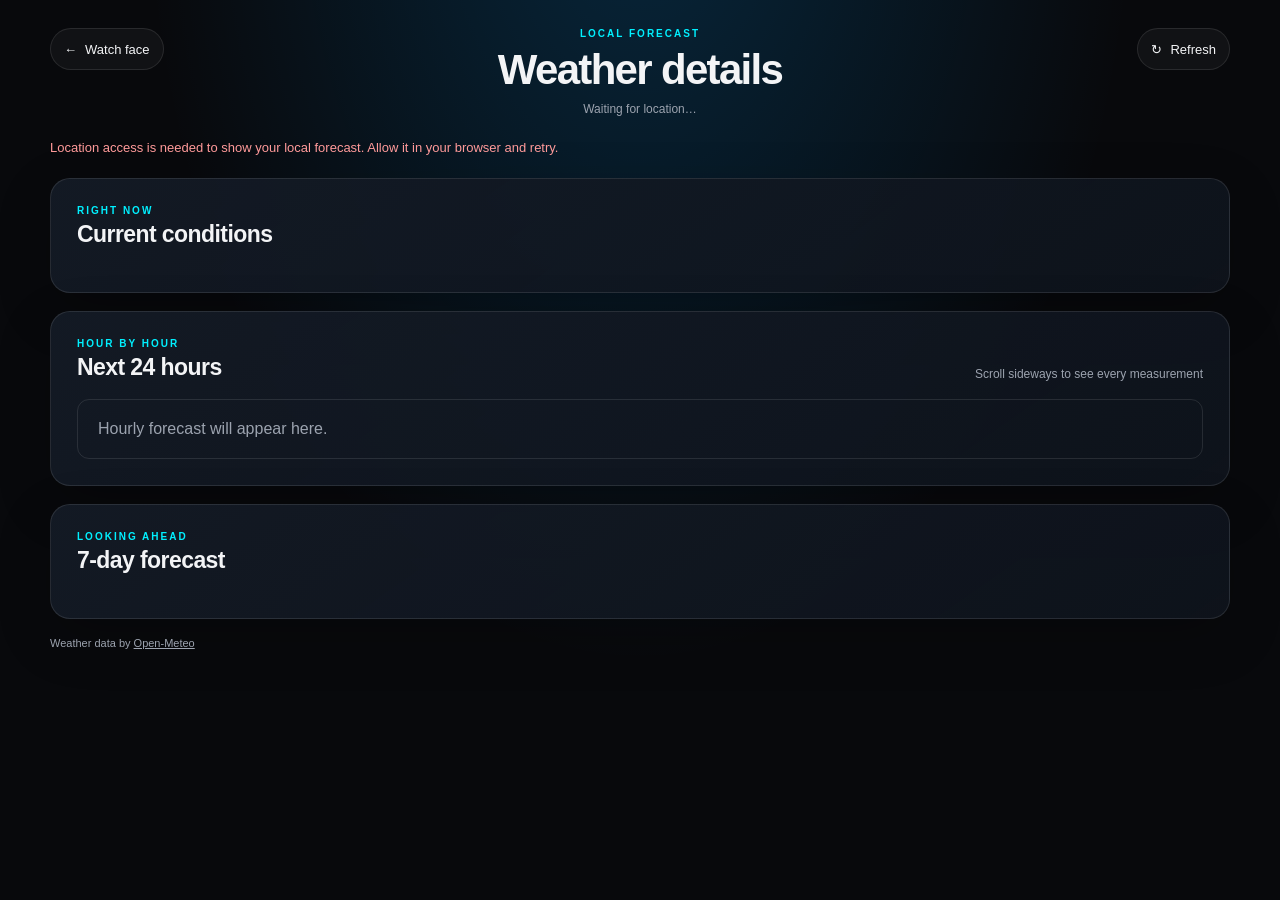
==== weather.html @ 48a1a4f7 "Standalone weather page" ====
<!DOCTYPE html>
<html lang="en">
<head>
  <meta charset="UTF-8">
  <meta name="viewport" content="width=device-width, initial-scale=1.0">
  <meta name="theme-color" content="#08090c">
  <meta name="description" content="Detailed local weather conditions and forecast.">
  <title>Local Weather — Mechanical Face</title>
  <link rel="stylesheet" href="weather.css">
  <link rel="manifest" href="manifest.json">
</head>
<body>
  <main class="weather-page">
    <header class="page-header">
      <a class="back-link" href="index.html" aria-label="Back to watch face">← <span>Watch face</span></a>
      <div class="page-heading">
        <p class="eyebrow">LOCAL FORECAST</p>
        <h1>Weather details</h1>
        <p class="location-line" id="locationLine">Waiting for location…</p>
      </div>
      <button class="refresh-button" id="refreshWeather" type="button">↻ <span>Refresh</span></button>
    </header>

    <p class="status-message" id="weatherStatus" role="status" aria-live="polite">Getting your location and latest forecast…</p>

    <section class="weather-section current-section" aria-labelledby="currentHeading">
      <div class="section-heading">
        <div>
          <p class="eyebrow">RIGHT NOW</p>
          <h2 id="currentHeading">Current conditions</h2>
        </div>
        <p class="updated-label" id="updatedAt"></p>
      </div>
      <div class="metric-grid" id="currentMetrics"></div>
    </section>

    <section class="weather-section" aria-labelledby="hourlyHeading">
      <div class="section-heading">
        <div>
          <p class="eyebrow">HOUR BY HOUR</p>
          <h2 id="hourlyHeading">Next 24 hours</h2>
        </div>
        <p class="section-note">Scroll sideways to see every measurement</p>
      </div>
      <div class="table-scroll" id="hourlyTableWrap">
        <p class="empty-state">Hourly forecast will appear here.</p>
      </div>
    </section>

    <section class="weather-section" aria-labelledby="dailyHeading">
      <div class="section-heading">
        <div>
          <p class="eyebrow">LOOKING AHEAD</p>
          <h2 id="dailyHeading">7-day forecast</h2>
        </div>
      </div>
      <div class="daily-grid" id="dailyForecast"></div>
    </section>

    <footer class="page-footer">
      <span>Weather data by <a href="https://open-meteo.com/" target="_blank" rel="noreferrer">Open-Meteo</a></span>
      <span id="apiMetadata"></span>
    </footer>
  </main>
  <script src="weather.js"></script>
</body>
</html>
---- weather.css ----
:root {
  color-scheme: dark;
  font-family: "Century Gothic", "AppleGothic", sans-serif;
  color: #f3f4f6;
  background: #08090c;
  font-synthesis: none;
  text-rendering: optimizeLegibility;
  --accent: #00f0ff;
  --muted: #9ca3af;
  --panel: rgba(15, 20, 29, 0.88);
  --line: rgba(255, 255, 255, 0.1);
}

* {
  box-sizing: border-box;
}

body {
  min-width: 320px;
  min-height: 100vh;
  margin: 0;
  background:
    radial-gradient(
      ellipse at 50% -18%,
      rgba(0, 159, 255, 0.2),
      transparent 55%
    ),
    #08090c;
}

button,
a {
  font: inherit;
}
a {
  color: var(--accent);
}

.weather-page {
  width: min(1180px, 100% - 40px);
  margin: 0 auto;
  padding: 28px 0 36px;
}

.page-header {
  display: grid;
  grid-template-columns: 1fr auto 1fr;
  align-items: start;
  gap: 20px;
  margin-bottom: 24px;
}

.back-link,
.refresh-button {
  display: inline-flex;
  align-items: center;
  gap: 8px;
  width: fit-content;
  min-height: 42px;
  padding: 9px 13px;
  border: 1px solid var(--line);
  border-radius: 999px;
  color: #f3f4f6;
  background: rgba(255, 255, 255, 0.04);
  text-decoration: none;
  font-size: 13px;
}

.back-link:hover,
.refresh-button:hover {
  border-color: var(--accent);
}
.refresh-button {
  justify-self: end;
  cursor: pointer;
}
.refresh-button:disabled {
  opacity: 0.55;
  cursor: wait;
}

.page-heading {
  text-align: center;
}
.eyebrow {
  margin: 0 0 7px;
  color: var(--accent);
  font-size: 10px;
  font-weight: 700;
  letter-spacing: 0.2em;
}

h1,
h2,
p {
  margin-top: 0;
}
h1 {
  margin-bottom: 8px;
  font-size: clamp(26px, 5vw, 42px);
  letter-spacing: -0.04em;
}
.location-line,
.updated-label,
.section-note {
  margin: 0;
  color: var(--muted);
  font-size: 12px;
}
.status-message {
  min-height: 20px;
  margin: 0 0 16px;
  color: var(--muted);
  font-size: 13px;
}
.status-message.error {
  color: #ff9a9a;
}

.weather-section {
  margin-top: 18px;
  padding: clamp(16px, 3vw, 26px);
  border: 1px solid var(--line);
  border-radius: 20px;
  background: linear-gradient(145deg, rgba(20, 27, 38, 0.94), var(--panel));
  box-shadow: 0 18px 55px rgba(0, 0, 0, 0.2);
}

.section-heading {
  display: flex;
  justify-content: space-between;
  align-items: end;
  gap: 16px;
  margin-bottom: 18px;
}
.section-heading .eyebrow {
  margin-bottom: 5px;
}
h2 {
  margin: 0;
  font-size: clamp(18px, 3vw, 23px);
  letter-spacing: -0.025em;
}
.section-note {
  text-align: right;
}

.metric-grid {
  display: grid;
  grid-template-columns: repeat(auto-fit, minmax(145px, 1fr));
  gap: 10px;
}
.metric-card,
.daily-card {
  min-width: 0;
  padding: 15px;
  border: 1px solid rgba(255, 255, 255, 0.075);
  border-radius: 14px;
  background: rgba(255, 255, 255, 0.035);
}
.metric-label {
  display: block;
  color: var(--muted);
  font-size: 11px;
  line-height: 1.4;
}
.metric-value {
  display: block;
  margin-top: 8px;
  font-size: clamp(18px, 3vw, 25px);
  font-weight: 600;
  font-variant-numeric: tabular-nums;
  overflow-wrap: anywhere;
}

.table-scroll {
  overflow: auto;
  border: 1px solid var(--line);
  border-radius: 12px;
}
.weather-table {
  width: 100%;
  min-width: 1500px;
  border-collapse: collapse;
  font-size: 12px;
}
.weather-table th,
.weather-table td {
  padding: 11px 12px;
  border-bottom: 1px solid rgba(255, 255, 255, 0.07);
  text-align: right;
  white-space: nowrap;
}
.weather-table th {
  position: sticky;
  top: 0;
  color: var(--muted);
  background: #111721;
  font-weight: 600;
}
.weather-table td:first-child,
.weather-table th:first-child {
  position: sticky;
  left: 0;
  z-index: 1;
  text-align: left;
  background: #111721;
}
.weather-table tbody tr:last-child td {
  border-bottom: 0;
}
.weather-table tbody tr:hover td {
  background: rgba(0, 240, 255, 0.055);
}
.empty-state {
  margin: 0;
  padding: 20px;
  color: var(--muted);
}

.daily-grid {
  display: grid;
  grid-template-columns: repeat(auto-fit, minmax(220px, 1fr));
  gap: 10px;
}
.daily-card h3 {
  margin: 0 0 12px;
  font-size: 15px;
}
.daily-summary {
  margin: 0 0 13px;
  color: var(--accent);
  font-size: 14px;
}
.daily-metrics {
  display: grid;
  grid-template-columns: 1fr 1fr;
  gap: 10px 12px;
}
.daily-metric {
  min-width: 0;
}
.daily-metric .metric-value {
  margin-top: 4px;
  font-size: 15px;
}

.page-footer {
  display: flex;
  justify-content: space-between;
  gap: 16px;
  margin-top: 18px;
  color: var(--muted);
  font-size: 11px;
}
.page-footer a {
  color: var(--muted);
}

@media (max-width: 620px) {
  .weather-page {
    width: min(100% - 24px, 1180px);
    padding-top: 16px;
  }
  .page-header {
    grid-template-columns: auto 1fr auto;
    gap: 8px;
    align-items: center;
  }
  .back-link,
  .refresh-button {
    min-height: 38px;
    padding: 8px 10px;
    font-size: 12px;
  }
  .page-heading {
    text-align: left;
  }
  .page-heading .eyebrow {
    font-size: 8px;
  }
  h1 {
    font-size: 21px;
  }
  .location-line {
    font-size: 10px;
  }
  .back-link span,
  .refresh-button span {
    display: none;
  }
  .section-heading {
    align-items: start;
    flex-direction: column;
  }
  .section-note {
    text-align: left;
  }
  .metric-grid {
    grid-template-columns: repeat(2, minmax(0, 1fr));
  }
  .metric-card {
    padding: 12px;
  }
  .page-footer {
    flex-direction: column;
  }
}
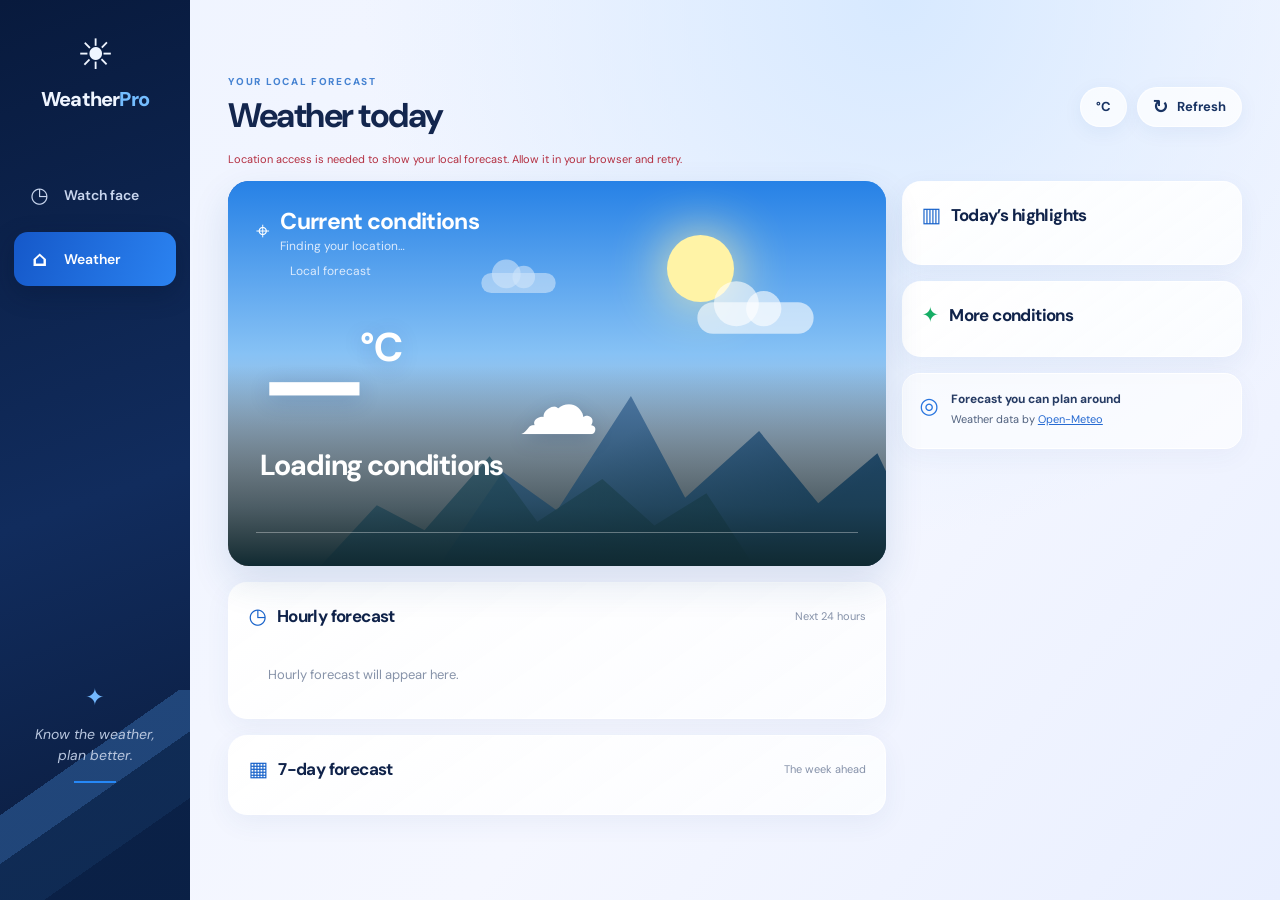
==== commit 9ac8039e: "improved weather forecast UI" ====
--- a/weather.html
+++ b/weather.html
@@ -3,64 +3,66 @@
 <head>
   <meta charset="UTF-8">
   <meta name="viewport" content="width=device-width, initial-scale=1.0">
-  <meta name="theme-color" content="#08090c">
-  <meta name="description" content="Detailed local weather conditions and forecast.">
-  <title>Local Weather — Mechanical Face</title>
+  <meta name="theme-color" content="#eef3ff">
+  <meta name="description" content="Your local weather conditions and forecast.">
+  <title>Weather — Mechanical Face</title>
   <link rel="stylesheet" href="weather.css">
   <link rel="manifest" href="manifest.json">
 </head>
 <body>
-  <main class="weather-page">
-    <header class="page-header">
-      <a class="back-link" href="index.html" aria-label="Back to watch face">← <span>Watch face</span></a>
-      <div class="page-heading">
-        <p class="eyebrow">LOCAL FORECAST</p>
-        <h1>Weather details</h1>
-        <p class="location-line" id="locationLine">Waiting for location…</p>
+  <main class="weather-app">
+    <aside class="sidebar">
+      <a class="brand" href="index.html" aria-label="Weather home"><span class="brand-mark">☀️</span><span>Weather<span class="brand-accent">Pro</span></span></a>
+      <nav aria-label="Main navigation">
+        <a class="nav-link" href="index.html"><span>◷</span> Watch face</a>
+        <a class="nav-link active" href="weather.html" aria-current="page"><span>⌂</span> Weather</a>
+      </nav>
+      <div class="sidebar-note"><span class="note-sun">✦</span><p>Know the weather,<br>plan better.</p><span class="note-rule"></span></div>
+    </aside>
+
+    <div class="dashboard">
+      <header class="topbar">
+        <div class="title-block"><p class="eyebrow">YOUR LOCAL FORECAST</p><h1>Weather today</h1></div>
+        <div class="top-actions"><span class="unit-pill" aria-label="Temperature unit">°C</span><button class="refresh-button" id="refreshWeather" type="button"><span class="refresh-icon">↻</span><span>Refresh</span></button></div>
+      </header>
+      <p class="status-message" id="weatherStatus" role="status" aria-live="polite">Getting your location and latest forecast…</p>
+
+      <div class="content-grid">
+        <div class="main-column">
+          <section class="hero-card" aria-labelledby="currentHeading">
+            <div class="hero-sky" aria-hidden="true"><span class="sky-sun"></span><span class="sky-cloud cloud-one"></span><span class="sky-cloud cloud-two"></span><span class="mountain mountain-back"></span><span class="mountain mountain-front"></span></div>
+            <div class="hero-content">
+              <div class="hero-location"><span class="pin">⌖</span><div><h2 id="currentHeading">Current conditions</h2><p id="locationLine">Finding your location…</p></div></div>
+              <p class="hero-date" id="updatedAt">Local forecast</p>
+              <div class="hero-weather"><div><p class="temperature" id="heroTemperature">—<span>°C</span></p><p class="condition" id="heroCondition">Loading conditions</p></div><span class="weather-symbol" id="heroIcon" aria-hidden="true">☁️</span></div>
+              <div class="hero-facts" id="heroFacts"></div>
+            </div>
+          </section>
+
+          <section class="panel forecast-panel" aria-labelledby="hourlyHeading">
+            <div class="panel-heading"><div class="heading-title"><span class="heading-icon">◷</span><h2 id="hourlyHeading">Hourly forecast</h2></div><span class="panel-caption">Next 24 hours</span></div>
+            <div class="hourly-list" id="hourlyForecast"><p class="empty-state">Hourly forecast will appear here.</p></div>
+          </section>
+
+          <section class="panel forecast-panel" aria-labelledby="dailyHeading">
+            <div class="panel-heading"><div class="heading-title"><span class="heading-icon">▦</span><h2 id="dailyHeading">7-day forecast</h2></div><span class="panel-caption">The week ahead</span></div>
+            <div class="daily-list" id="dailyForecast"></div>
+          </section>
+        </div>
+
+        <aside class="side-column" aria-label="Weather details">
+          <section class="panel highlights-panel" aria-labelledby="highlightsHeading">
+            <div class="panel-heading"><div class="heading-title"><span class="heading-icon">▥</span><h2 id="highlightsHeading">Today’s highlights</h2></div></div>
+            <div class="highlight-grid" id="highlights"></div>
+          </section>
+          <section class="panel details-panel" aria-labelledby="detailsHeading">
+            <div class="panel-heading"><div class="heading-title"><span class="heading-icon green">✦</span><h2 id="detailsHeading">More conditions</h2></div></div>
+            <div class="detail-list" id="currentMetrics"></div>
+          </section>
+          <section class="source-card"><span class="source-icon">◎</span><div><strong>Forecast you can plan around</strong><p>Weather data by <a href="https://open-meteo.com/" target="_blank" rel="noreferrer">Open-Meteo</a></p><p id="apiMetadata"></p></div></section>
+        </aside>
       </div>
-      <button class="refresh-button" id="refreshWeather" type="button">↻ <span>Refresh</span></button>
-    </header>
-
-    <p class="status-message" id="weatherStatus" role="status" aria-live="polite">Getting your location and latest forecast…</p>
-
-    <section class="weather-section current-section" aria-labelledby="currentHeading">
-      <div class="section-heading">
-        <div>
-          <p class="eyebrow">RIGHT NOW</p>
-          <h2 id="currentHeading">Current conditions</h2>
-        </div>
-        <p class="updated-label" id="updatedAt"></p>
-      </div>
-      <div class="metric-grid" id="currentMetrics"></div>
-    </section>
-
-    <section class="weather-section" aria-labelledby="hourlyHeading">
-      <div class="section-heading">
-        <div>
-          <p class="eyebrow">HOUR BY HOUR</p>
-          <h2 id="hourlyHeading">Next 24 hours</h2>
-        </div>
-        <p class="section-note">Scroll sideways to see every measurement</p>
-      </div>
-      <div class="table-scroll" id="hourlyTableWrap">
-        <p class="empty-state">Hourly forecast will appear here.</p>
-      </div>
-    </section>
-
-    <section class="weather-section" aria-labelledby="dailyHeading">
-      <div class="section-heading">
-        <div>
-          <p class="eyebrow">LOOKING AHEAD</p>
-          <h2 id="dailyHeading">7-day forecast</h2>
-        </div>
-      </div>
-      <div class="daily-grid" id="dailyForecast"></div>
-    </section>
-
-    <footer class="page-footer">
-      <span>Weather data by <a href="https://open-meteo.com/" target="_blank" rel="noreferrer">Open-Meteo</a></span>
-      <span id="apiMetadata"></span>
-    </footer>
+    </div>
   </main>
   <script src="weather.js"></script>
 </body>
--- a/weather.css
+++ b/weather.css
@@ -1,308 +1,13 @@
-:root {
-  color-scheme: dark;
-  font-family: "Century Gothic", "AppleGothic", sans-serif;
-  color: #f3f4f6;
-  background: #08090c;
-  font-synthesis: none;
-  text-rendering: optimizeLegibility;
-  --accent: #00f0ff;
-  --muted: #9ca3af;
-  --panel: rgba(15, 20, 29, 0.88);
-  --line: rgba(255, 255, 255, 0.1);
-}
-
-* {
-  box-sizing: border-box;
-}
-
-body {
-  min-width: 320px;
-  min-height: 100vh;
-  margin: 0;
-  background:
-    radial-gradient(
-      ellipse at 50% -18%,
-      rgba(0, 159, 255, 0.2),
-      transparent 55%
-    ),
-    #08090c;
-}
-
-button,
-a {
-  font: inherit;
-}
-a {
-  color: var(--accent);
-}
-
-.weather-page {
-  width: min(1180px, 100% - 40px);
-  margin: 0 auto;
-  padding: 28px 0 36px;
-}
-
-.page-header {
-  display: grid;
-  grid-template-columns: 1fr auto 1fr;
-  align-items: start;
-  gap: 20px;
-  margin-bottom: 24px;
-}
-
-.back-link,
-.refresh-button {
-  display: inline-flex;
-  align-items: center;
-  gap: 8px;
-  width: fit-content;
-  min-height: 42px;
-  padding: 9px 13px;
-  border: 1px solid var(--line);
-  border-radius: 999px;
-  color: #f3f4f6;
-  background: rgba(255, 255, 255, 0.04);
-  text-decoration: none;
-  font-size: 13px;
-}
-
-.back-link:hover,
-.refresh-button:hover {
-  border-color: var(--accent);
-}
-.refresh-button {
-  justify-self: end;
-  cursor: pointer;
-}
-.refresh-button:disabled {
-  opacity: 0.55;
-  cursor: wait;
-}
-
-.page-heading {
-  text-align: center;
-}
-.eyebrow {
-  margin: 0 0 7px;
-  color: var(--accent);
-  font-size: 10px;
-  font-weight: 700;
-  letter-spacing: 0.2em;
-}
-
-h1,
-h2,
-p {
-  margin-top: 0;
-}
-h1 {
-  margin-bottom: 8px;
-  font-size: clamp(26px, 5vw, 42px);
-  letter-spacing: -0.04em;
-}
-.location-line,
-.updated-label,
-.section-note {
-  margin: 0;
-  color: var(--muted);
-  font-size: 12px;
-}
-.status-message {
-  min-height: 20px;
-  margin: 0 0 16px;
-  color: var(--muted);
-  font-size: 13px;
-}
-.status-message.error {
-  color: #ff9a9a;
-}
-
-.weather-section {
-  margin-top: 18px;
-  padding: clamp(16px, 3vw, 26px);
-  border: 1px solid var(--line);
-  border-radius: 20px;
-  background: linear-gradient(145deg, rgba(20, 27, 38, 0.94), var(--panel));
-  box-shadow: 0 18px 55px rgba(0, 0, 0, 0.2);
-}
-
-.section-heading {
-  display: flex;
-  justify-content: space-between;
-  align-items: end;
-  gap: 16px;
-  margin-bottom: 18px;
-}
-.section-heading .eyebrow {
-  margin-bottom: 5px;
-}
-h2 {
-  margin: 0;
-  font-size: clamp(18px, 3vw, 23px);
-  letter-spacing: -0.025em;
-}
-.section-note {
-  text-align: right;
-}
-
-.metric-grid {
-  display: grid;
-  grid-template-columns: repeat(auto-fit, minmax(145px, 1fr));
-  gap: 10px;
-}
-.metric-card,
-.daily-card {
-  min-width: 0;
-  padding: 15px;
-  border: 1px solid rgba(255, 255, 255, 0.075);
-  border-radius: 14px;
-  background: rgba(255, 255, 255, 0.035);
-}
-.metric-label {
-  display: block;
-  color: var(--muted);
-  font-size: 11px;
-  line-height: 1.4;
-}
-.metric-value {
-  display: block;
-  margin-top: 8px;
-  font-size: clamp(18px, 3vw, 25px);
-  font-weight: 600;
-  font-variant-numeric: tabular-nums;
-  overflow-wrap: anywhere;
-}
-
-.table-scroll {
-  overflow: auto;
-  border: 1px solid var(--line);
-  border-radius: 12px;
-}
-.weather-table {
-  width: 100%;
-  min-width: 1500px;
-  border-collapse: collapse;
-  font-size: 12px;
-}
-.weather-table th,
-.weather-table td {
-  padding: 11px 12px;
-  border-bottom: 1px solid rgba(255, 255, 255, 0.07);
-  text-align: right;
-  white-space: nowrap;
-}
-.weather-table th {
-  position: sticky;
-  top: 0;
-  color: var(--muted);
-  background: #111721;
-  font-weight: 600;
-}
-.weather-table td:first-child,
-.weather-table th:first-child {
-  position: sticky;
-  left: 0;
-  z-index: 1;
-  text-align: left;
-  background: #111721;
-}
-.weather-table tbody tr:last-child td {
-  border-bottom: 0;
-}
-.weather-table tbody tr:hover td {
-  background: rgba(0, 240, 255, 0.055);
-}
-.empty-state {
-  margin: 0;
-  padding: 20px;
-  color: var(--muted);
-}
-
-.daily-grid {
-  display: grid;
-  grid-template-columns: repeat(auto-fit, minmax(220px, 1fr));
-  gap: 10px;
-}
-.daily-card h3 {
-  margin: 0 0 12px;
-  font-size: 15px;
-}
-.daily-summary {
-  margin: 0 0 13px;
-  color: var(--accent);
-  font-size: 14px;
-}
-.daily-metrics {
-  display: grid;
-  grid-template-columns: 1fr 1fr;
-  gap: 10px 12px;
-}
-.daily-metric {
-  min-width: 0;
-}
-.daily-metric .metric-value {
-  margin-top: 4px;
-  font-size: 15px;
-}
-
-.page-footer {
-  display: flex;
-  justify-content: space-between;
-  gap: 16px;
-  margin-top: 18px;
-  color: var(--muted);
-  font-size: 11px;
-}
-.page-footer a {
-  color: var(--muted);
-}
-
-@media (max-width: 620px) {
-  .weather-page {
-    width: min(100% - 24px, 1180px);
-    padding-top: 16px;
-  }
-  .page-header {
-    grid-template-columns: auto 1fr auto;
-    gap: 8px;
-    align-items: center;
-  }
-  .back-link,
-  .refresh-button {
-    min-height: 38px;
-    padding: 8px 10px;
-    font-size: 12px;
-  }
-  .page-heading {
-    text-align: left;
-  }
-  .page-heading .eyebrow {
-    font-size: 8px;
-  }
-  h1 {
-    font-size: 21px;
-  }
-  .location-line {
-    font-size: 10px;
-  }
-  .back-link span,
-  .refresh-button span {
-    display: none;
-  }
-  .section-heading {
-    align-items: start;
-    flex-direction: column;
-  }
-  .section-note {
-    text-align: left;
-  }
-  .metric-grid {
-    grid-template-columns: repeat(2, minmax(0, 1fr));
-  }
-  .metric-card {
-    padding: 12px;
-  }
-  .page-footer {
-    flex-direction: column;
-  }
-}
+@import url('https://fonts.googleapis.com/css2?family=DM+Sans:wght@400;500;600;700;800&display=swap');
+:root{font-family:"DM Sans",Inter,ui-sans-serif,system-ui,-apple-system,"Segoe UI",sans-serif;color:#10234a;background:#edf2ff;font-synthesis:none;text-rendering:optimizeLegibility;--blue:#1465df;--ink:#10234a;--muted:#71809c;--line:#e7ecf7;--panel:#fff}
+*{box-sizing:border-box}body{min-width:320px;min-height:100vh;margin:0;background:radial-gradient(ellipse at 70% 0,#d7e9ff 0,transparent 42%),linear-gradient(130deg,#eff4ff,#f5f7ff 60%,#e9efff)}button,a{font:inherit}a{color:inherit}
+.weather-app{min-height:100vh;display:grid;grid-template-columns:190px minmax(0,1fr)}
+.sidebar{position:sticky;top:0;height:100vh;min-height:700px;display:flex;flex-direction:column;padding:34px 14px 28px;color:#eff5ff;background:linear-gradient(160deg,#081a3d,#112c5d 55%,#0a1b3c);overflow:hidden}.sidebar:after{content:"";position:absolute;left:-75px;right:-70px;bottom:0;height:210px;background:linear-gradient(145deg,transparent 40%,#244c82 40% 51%,#102d57 51% 66%,#0a2147 66%);opacity:.85;pointer-events:none}.brand{z-index:1;display:flex;flex-direction:column;align-items:center;gap:10px;text-decoration:none;font-size:20px;font-weight:800;letter-spacing:-.04em}.brand-mark{font-size:42px;line-height:1}.brand-accent{color:#74bdff}.sidebar nav{z-index:1;display:grid;gap:10px;margin-top:56px}.nav-link{display:flex;align-items:center;gap:13px;padding:13px 14px;border-radius:14px;color:#c9d6ee;text-decoration:none;font-size:14px;font-weight:600;transition:.2s}.nav-link>span{width:23px;text-align:center;font-size:21px}.nav-link:hover,.nav-link.active{color:#fff;background:linear-gradient(110deg,#1558c9,#2b83f1);box-shadow:0 8px 24px #05153455}.sidebar-note{z-index:1;margin:auto 0 75px;text-align:center;color:#b9c7df;font-style:italic;font-size:14px;line-height:1.55}.sidebar-note p{margin:8px 0}.note-sun{font-size:23px;color:#73b9ff}.note-rule{display:block;width:42px;height:2px;margin:14px auto;background:#2688f7}
+.dashboard{width:min(1540px,100%);margin:auto;padding:28px clamp(20px,3vw,48px) 38px}.topbar{display:flex;align-items:center;justify-content:space-between;margin:0 0 14px}.eyebrow{margin:0 0 5px;color:#4683d2;font-size:10px;font-weight:800;letter-spacing:.17em}.title-block h1{margin:0;color:#13264e;font-size:clamp(24px,3vw,34px);letter-spacing:-.045em}.top-actions{display:flex;align-items:center;gap:10px}.unit-pill,.refresh-button{display:inline-flex;align-items:center;justify-content:center;gap:8px;min-height:40px;padding:0 15px;border:1px solid #ffffffb8;border-radius:999px;color:#183363;background:#ffffffb8;box-shadow:0 5px 20px #274e9a10;font-size:13px;font-weight:700}.refresh-button{cursor:pointer}.refresh-button:hover{color:#fff;border-color:#1665d9;background:#1665d9}.refresh-button:disabled{opacity:.55;cursor:wait}.refresh-icon{font-size:19px;line-height:1}.status-message{min-height:17px;margin:0 0 12px;color:#75829c;font-size:11px}.status-message:empty{display:none}.status-message.error{color:#b42f41}
+.content-grid{display:grid;grid-template-columns:minmax(0,1fr) minmax(270px,340px);align-items:start;gap:16px}.main-column,.side-column{display:grid;align-content:start;gap:16px}.hero-card{position:relative;isolation:isolate;min-height:385px;overflow:hidden;border-radius:21px;color:white;background:linear-gradient(130deg,#0d4fb5,#2285e7 54%,#9dc9fa);box-shadow:0 16px 38px #1c509124}.hero-sky{position:absolute;inset:0;z-index:-1;overflow:hidden;background:linear-gradient(180deg,#2681e6 0%,#87c2f5 45%,#f4bd99 100%)}.hero-sky:after{content:"";position:absolute;inset:35% 0 0;background:linear-gradient(0deg,#102a32 0,#183848b8 24%,transparent 80%)}.sky-sun{position:absolute;right:23%;top:14%;width:67px;height:67px;border-radius:50%;background:#fff3a6;box-shadow:0 0 55px #fff4ad}.sky-cloud{position:absolute;width:155px;height:42px;border-radius:40px;background:#fff9;filter:blur(1px)}.sky-cloud:before,.sky-cloud:after{content:"";position:absolute;bottom:10px;border-radius:50%;background:inherit}.sky-cloud:before{left:22px;width:60px;height:60px}.sky-cloud:after{left:65px;width:47px;height:47px}.cloud-one{right:8%;top:30%;transform:scale(.75)}.cloud-two{right:44%;top:21%;transform:scale(.48);opacity:.7}.mountain{position:absolute;right:-7%;bottom:0;width:75%;height:48%;clip-path:polygon(0 100%,13% 49%,24% 70%,39% 8%,50% 63%,65% 27%,77% 66%,89% 39%,100% 100%)}.mountain-back{background:linear-gradient(145deg,#f1eff1 0 6%,#527eae 7% 35%,#244f79 75%)}.mountain-front{right:20%;width:66%;height:31%;background:linear-gradient(155deg,#477b91,#153d45 80%);opacity:.8}.hero-content{position:relative;min-height:385px;display:flex;flex-direction:column;padding:25px 28px 20px}.hero-location{display:flex;align-items:center;gap:10px}.pin{font-size:24px}.hero-location h2{margin:0 0 2px;font-size:clamp(18px,2vw,23px);letter-spacing:-.03em}.hero-location p,.hero-date{margin:0;color:#f2f7ffdc;font-size:12px}.hero-date{margin:9px 0 14px 34px}.hero-weather{display:flex;align-items:center;gap:15px;margin:auto 0 12px 4px}.temperature{margin:0;font-size:clamp(76px,10vw,118px);font-weight:700;line-height:.92;letter-spacing:-.08em;text-shadow:0 4px 22px #0b2b6930}.temperature span{font-size:.34em;vertical-align:top;letter-spacing:-.03em}.condition{margin:9px 0 0;font-size:clamp(19px,2.5vw,29px);font-weight:700;letter-spacing:-.04em}.weather-symbol{font-size:clamp(56px,7vw,82px);filter:drop-shadow(0 5px 9px #132d5533)}.hero-facts{display:flex;align-items:stretch;gap:0;margin-top:auto;padding-top:13px;border-top:1px solid #ffffff55}.hero-fact{min-width:0;padding:0 17px;border-right:1px solid #ffffff55}.hero-fact:first-child{padding-left:0}.hero-fact:last-child{border:0}.hero-fact span{display:block;color:#e3efff;font-size:11px}.hero-fact strong{display:block;margin-top:3px;font-size:15px;font-weight:700}
+.panel{padding:19px;border:1px solid #ffffffd9;border-radius:19px;background:linear-gradient(145deg,#fffffffa,#fbfcffed);box-shadow:0 8px 26px #294a9510}.panel-heading{display:flex;align-items:center;justify-content:space-between;gap:12px;margin-bottom:16px}.heading-title{display:flex;align-items:center;gap:10px}.heading-title h2{margin:0;font-size:17px;letter-spacing:-.035em}.heading-icon{color:#1762ca;font-size:21px;font-weight:800}.heading-icon.green{color:#16ad65}.panel-caption{color:#8591a9;font-size:11px}.highlight-grid{display:grid;grid-template-columns:repeat(2,minmax(0,1fr));gap:9px}.highlight-card{min-height:93px;display:grid;grid-template-columns:34px minmax(0,1fr);align-items:center;gap:5px;padding:13px 11px;border-radius:14px;background:linear-gradient(140deg,#eef1ff,#f5f7ff)}.highlight-icon{font-size:25px}.highlight-label{display:block;color:#67748d;font-size:11px}.highlight-value{display:block;margin-top:3px;color:#14234a;font-size:19px;font-weight:800;letter-spacing:-.04em;white-space:nowrap}.details-panel .panel-heading{margin-bottom:8px}.detail-list{display:grid;grid-template-columns:repeat(2,minmax(0,1fr))}.detail-item{padding:12px 4px;border-bottom:1px solid var(--line)}.detail-item:nth-last-child(-n+2){border-bottom:0}.detail-item .metric-label{display:block;color:#77849b;font-size:11px}.detail-item .metric-value{display:block;margin-top:4px;color:#1b2e56;font-size:15px;font-weight:700;overflow-wrap:anywhere}.source-card{display:flex;align-items:flex-start;gap:12px;padding:17px;border:1px solid #ffffff;border-radius:17px;color:#50617e;background:#ffffffa8;font-size:11px;box-shadow:0 8px 26px #294a950b}.source-icon{color:#2875df;font-size:22px}.source-card strong{display:block;color:#263b63;font-size:12px}.source-card p{margin:5px 0 0}.source-card a{color:#276bd2}
+.forecast-panel{padding-bottom:15px}.hourly-list{display:grid;grid-template-columns:repeat(8,minmax(64px,1fr));overflow-x:auto;scrollbar-width:thin}.hourly-item{min-width:65px;display:flex;flex-direction:column;align-items:center;gap:8px;padding:7px 6px 10px;border-right:1px solid #e5eaf5;text-align:center}.hourly-item:last-child{border-right:0}.hourly-time{color:#66748f;font-size:11px;white-space:nowrap}.hourly-icon{font-size:25px}.hourly-temp{color:#1b2d55;font-size:16px;font-weight:800}.hourly-rain{color:#3684dc;font-size:10px}.daily-list{display:grid;grid-template-columns:repeat(7,minmax(0,1fr))}.daily-item{display:flex;min-width:0;flex-direction:column;align-items:center;gap:8px;padding:4px 7px;border-right:1px solid #e5eaf5;text-align:center}.daily-item:last-child{border:0}.daily-day{font-size:11px;font-weight:700}.daily-date{color:#8390a8;font-size:10px}.daily-icon{font-size:24px}.daily-summary{min-height:27px;color:#76839a;font-size:9px;line-height:1.35}.daily-temps{white-space:nowrap;font-size:12px;font-weight:800}.daily-temps span{color:#8490a6;font-weight:600}.empty-state{grid-column:1/-1;margin:0;padding:20px;color:#8793a9;font-size:13px}
+@media(max-width:1000px){.weather-app{grid-template-columns:78px minmax(0,1fr)}.sidebar{padding:25px 9px}.brand{font-size:0}.brand-mark{font-size:34px}.sidebar nav{margin-top:48px}.nav-link{justify-content:center;padding:12px 5px;font-size:0}.nav-link>span{font-size:22px}.sidebar-note{font-size:0;margin-bottom:35px}.sidebar-note p{font-size:0}.sidebar-note p:after{content:"☀";font-size:25px}.content-grid{grid-template-columns:minmax(0,1fr) 280px}}
+@media(max-width:760px){.dashboard{padding:22px 18px 28px}.content-grid{grid-template-columns:1fr}.side-column{grid-template-columns:repeat(2,minmax(0,1fr));align-items:start}.source-card{grid-column:1/-1}.hero-card,.hero-content{min-height:350px}.daily-list{grid-template-columns:repeat(7,minmax(74px,1fr));overflow-x:auto}.daily-item{padding-inline:8px}.hourly-list{grid-template-columns:repeat(8,minmax(70px,1fr))}}
+@media(max-width:520px){.weather-app{display:block;padding-bottom:64px}.sidebar{position:fixed;z-index:5;top:auto;bottom:0;left:0;right:0;width:100%;height:62px;min-height:0;flex-direction:row;align-items:center;justify-content:center;padding:6px 12px;border-radius:18px 18px 0 0}.sidebar:after,.brand,.sidebar-note{display:none}.sidebar nav{display:flex;justify-content:center;gap:12px;margin:0}.nav-link{width:128px;justify-content:center;padding:8px 12px;font-size:12px}.nav-link>span{font-size:17px}.dashboard{padding:17px 13px 25px}.topbar{align-items:center}.eyebrow{font-size:8px}.title-block h1{font-size:25px}.unit-pill{display:none}.refresh-button{min-height:37px;padding:0 12px}.content-grid{gap:12px}.main-column,.side-column{gap:12px}.hero-card,.hero-content{min-height:328px}.hero-content{padding:20px 18px 17px}.hero-date{margin-left:30px}.temperature{font-size:81px}.weather-symbol{font-size:55px}.hero-facts{justify-content:space-between}.hero-fact{padding:0 9px}.hero-fact strong{font-size:12px}.hero-fact span{font-size:9px}.side-column{grid-template-columns:1fr}.panel{padding:16px;border-radius:17px}.heading-title h2{font-size:16px}.highlight-card{min-height:85px}.source-card{grid-column:auto}.daily-list{grid-template-columns:repeat(7,minmax(69px,1fr))}.panel-caption{font-size:10px}}
+@media(prefers-reduced-motion:reduce){*,*:before,*:after{scroll-behavior:auto!important;transition:none!important}}
